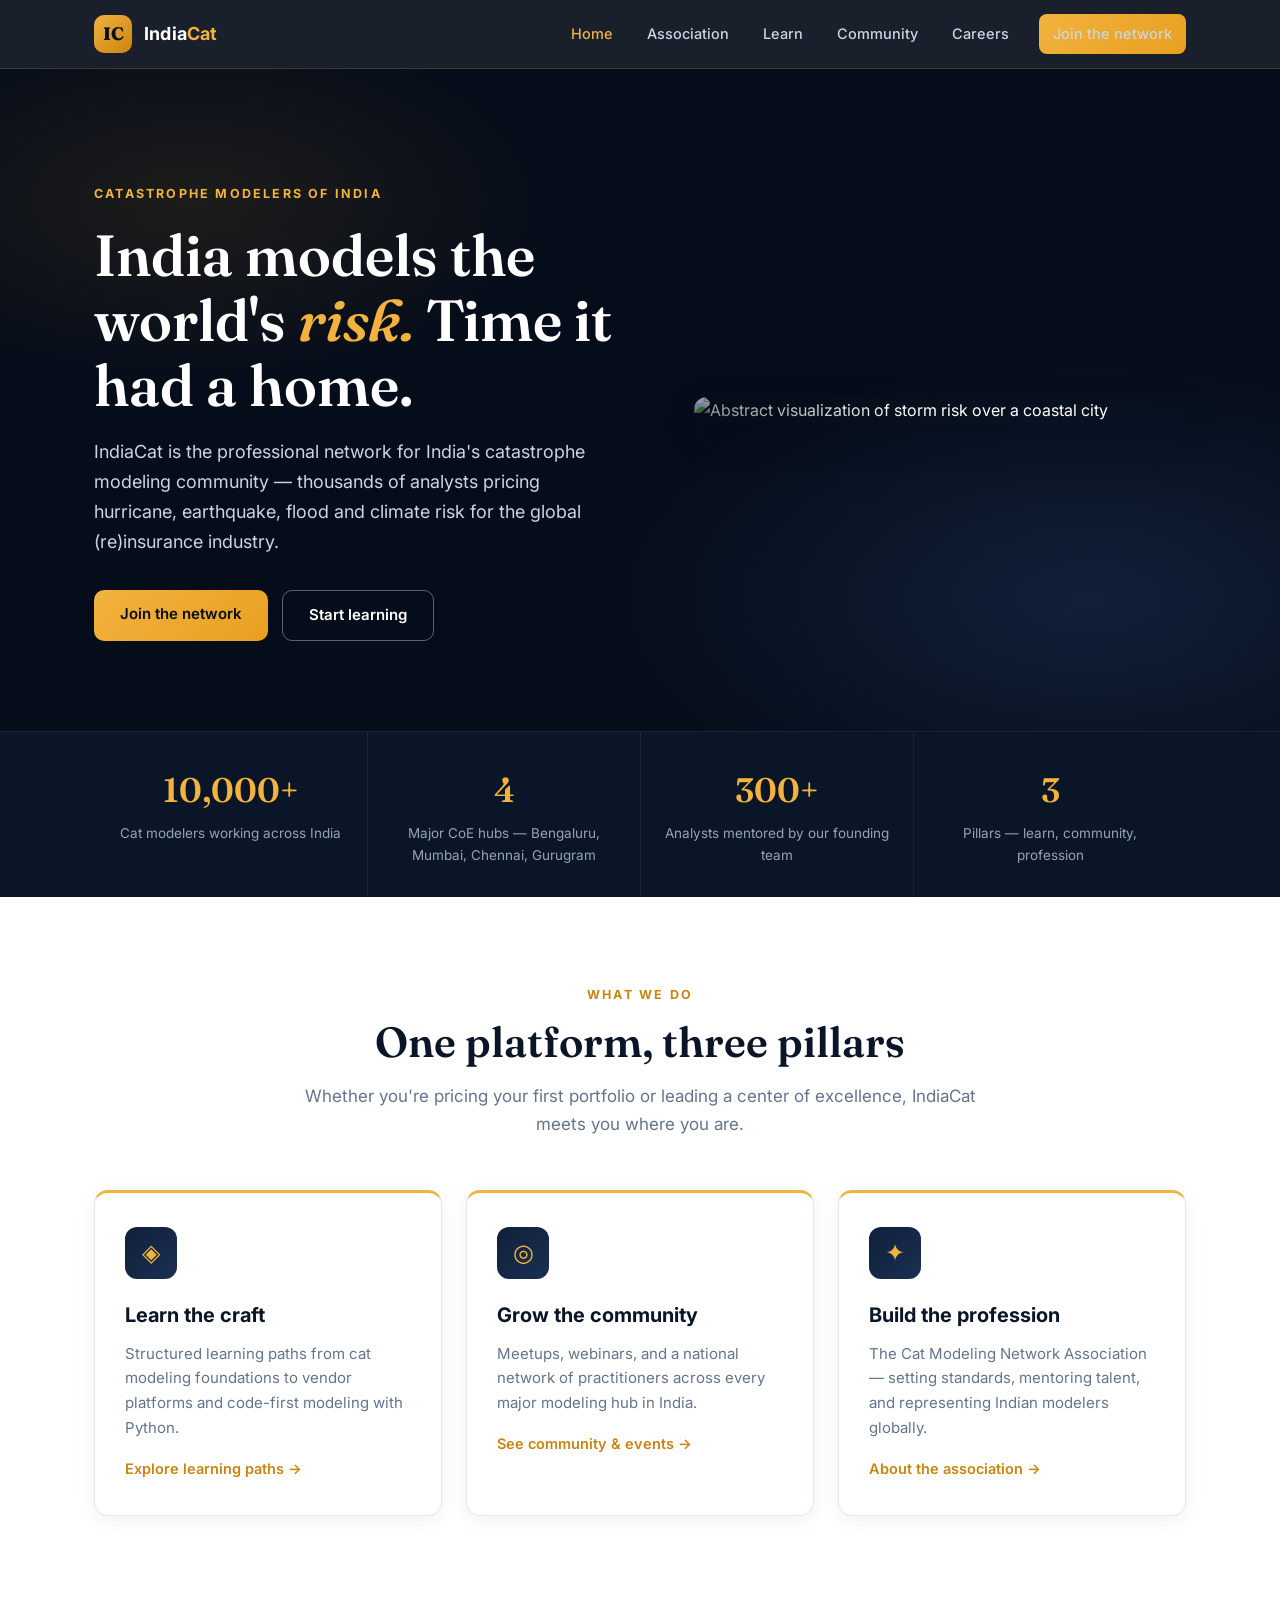
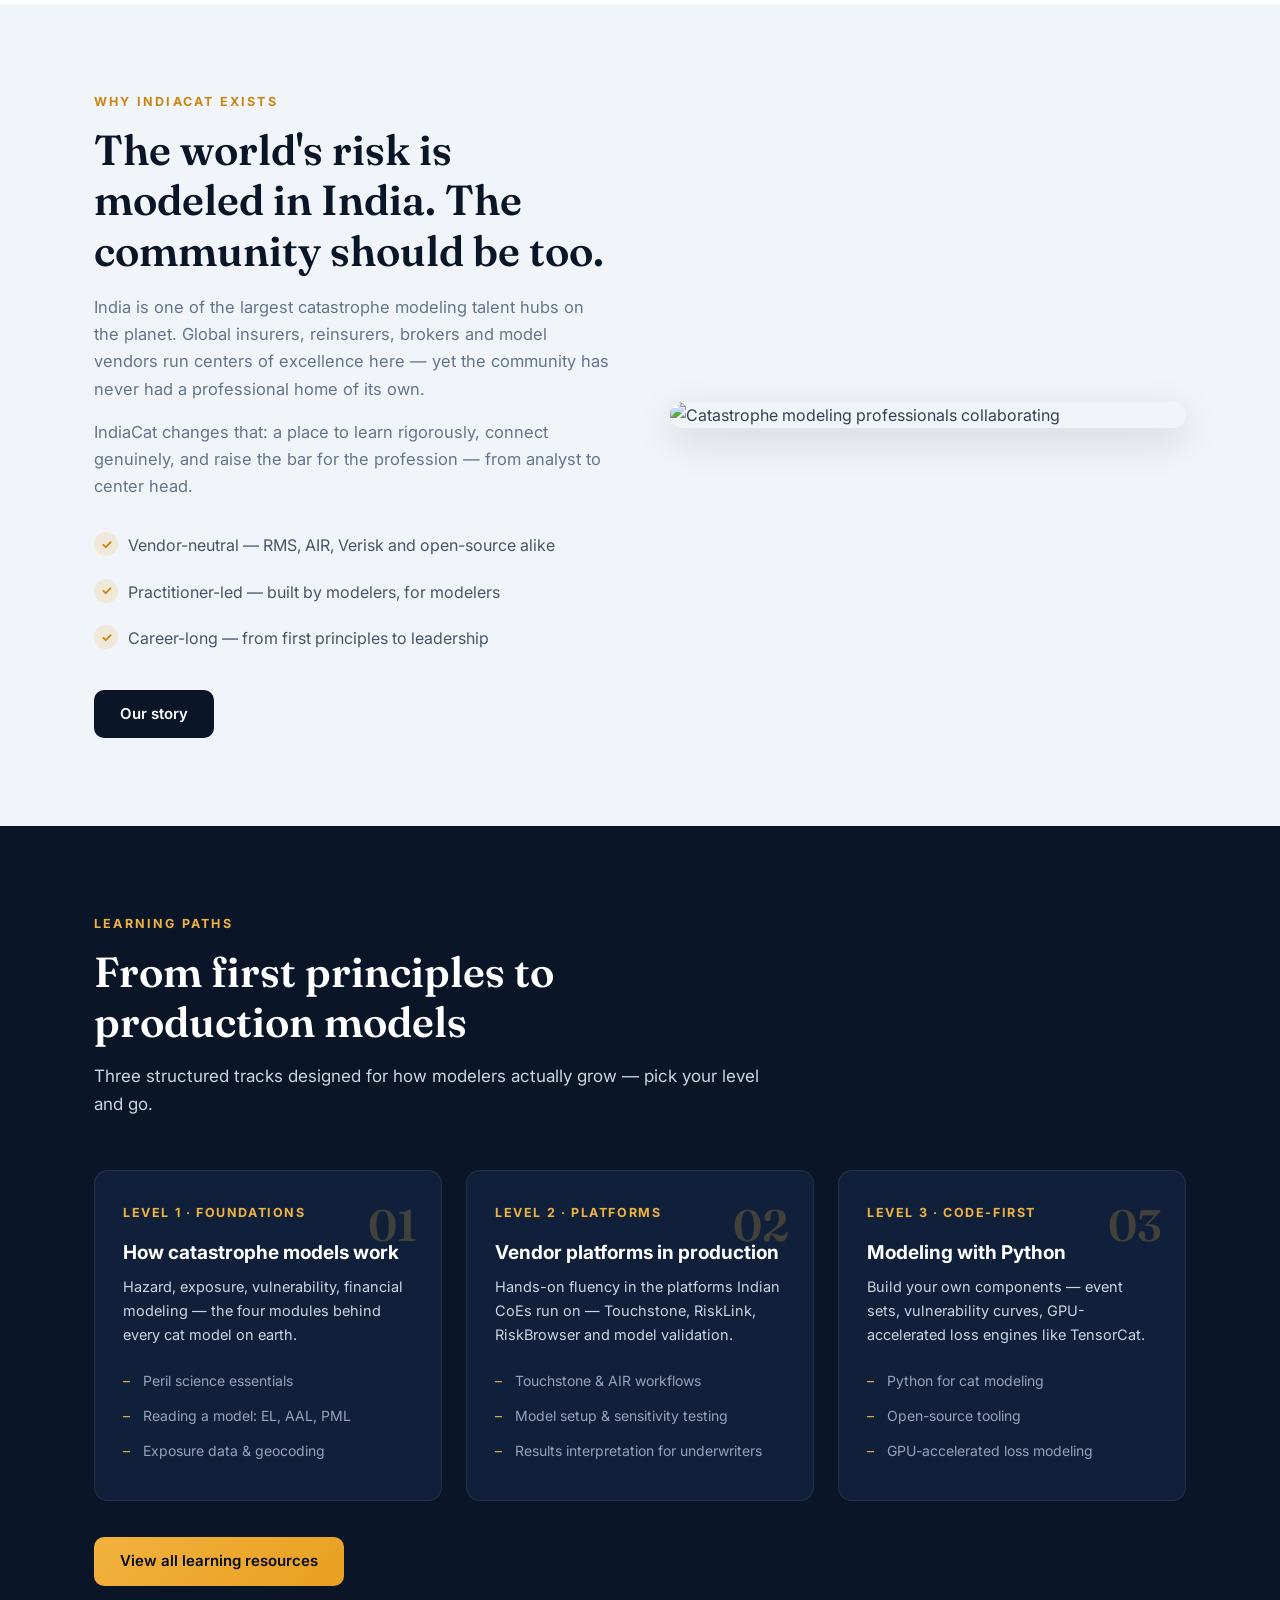
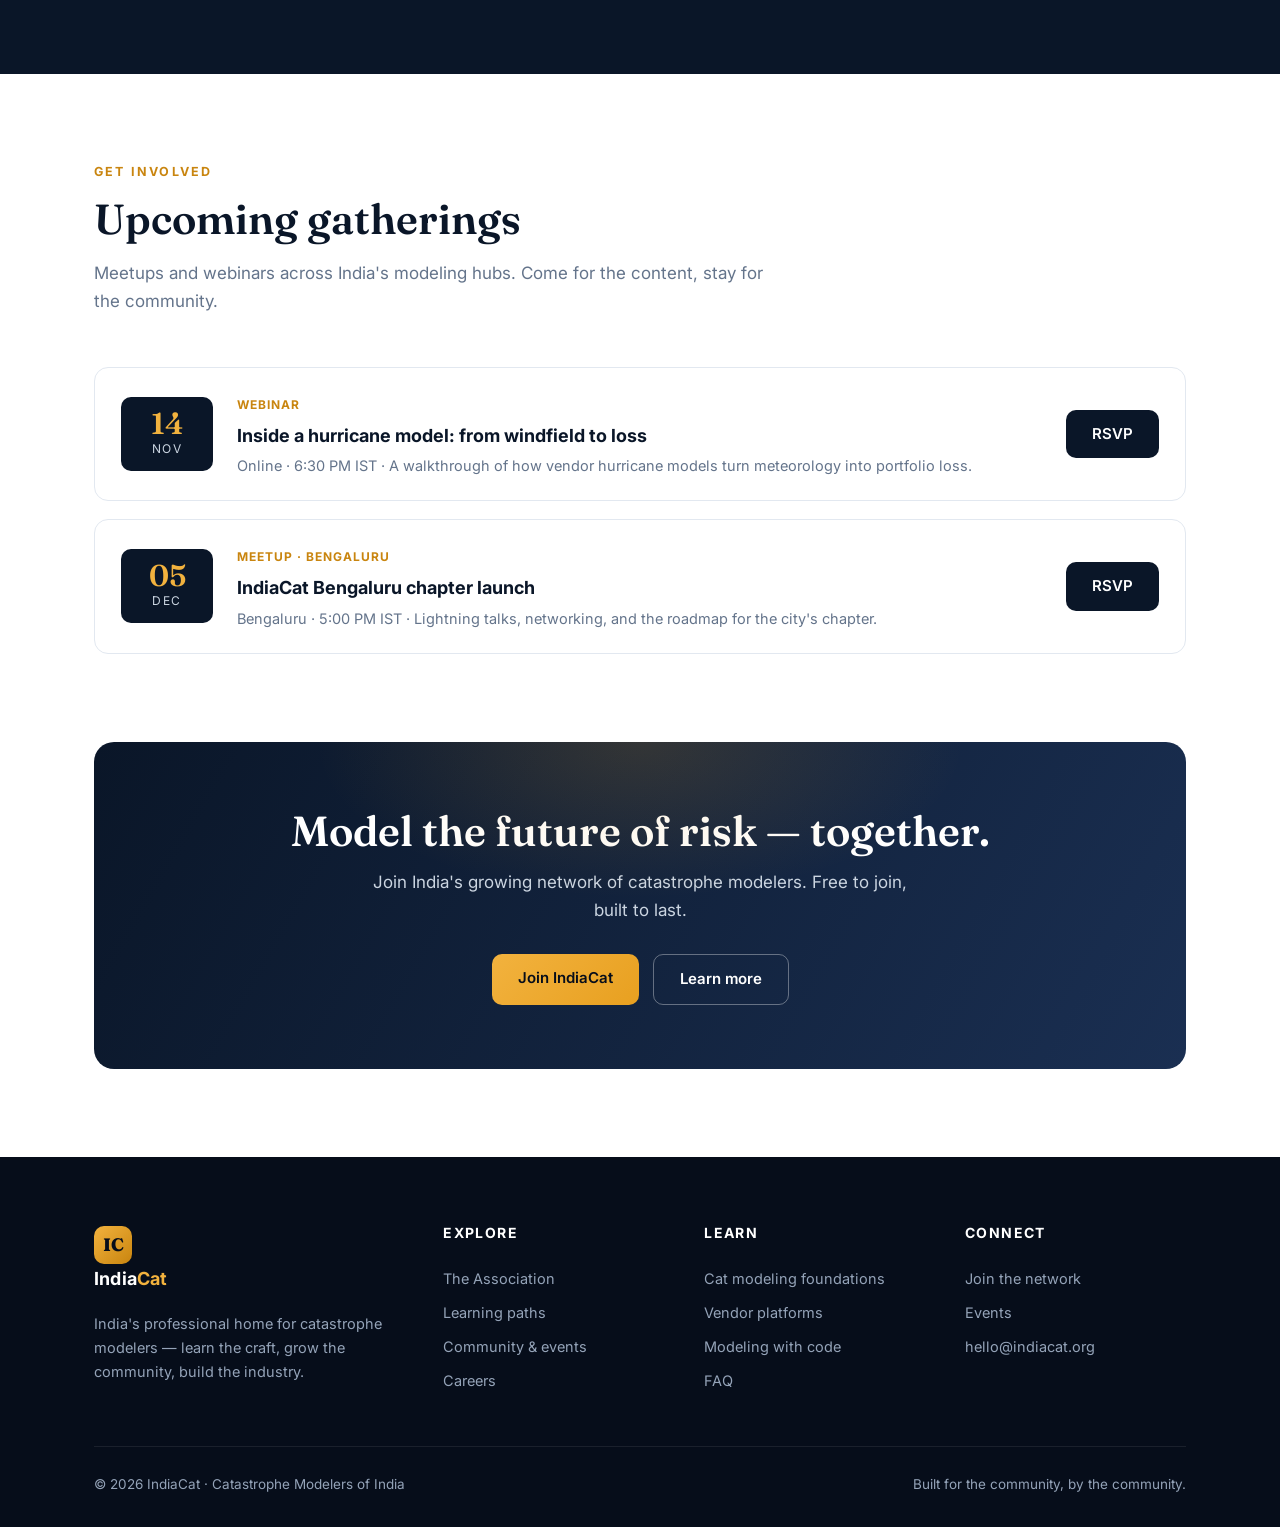
==== index.html @ 46c29194 "Launch IndiaCat site: home, association, learn, community, careers, join" ====
<!DOCTYPE html>
<html lang="en">
<head>
<meta charset="UTF-8">
<meta name="viewport" content="width=device-width, initial-scale=1.0">
<title>IndiaCat — Catastrophe Modelers of India</title>
<meta name="description" content="India's professional home for catastrophe modelers. Learn the craft, grow the community, build the industry.">
<link rel="preconnect" href="https://fonts.googleapis.com">
<link href="https://fonts.googleapis.com/css2?family=Fraunces:ital,opsz,wght@0,9..144,500;0,9..144,600;1,9..144,500&family=Inter:wght@400;500;600;700;800&display=swap" rel="stylesheet">
<link rel="stylesheet" href="css/style.css">
</head>
<body>

<section class="hero">
  <div class="container hero-grid">
    <div>
      <span class="eyebrow">Catastrophe Modelers of India</span>
      <h1>India models the world's <em>risk.</em> Time it had a home.</h1>
      <p class="lead">IndiaCat is the professional network for India's catastrophe modeling community — thousands of analysts pricing hurricane, earthquake, flood and climate risk for the global (re)insurance industry.</p>
      <div class="hero-actions">
        <a href="join.html" class="btn btn-amber">Join the network</a>
        <a href="learn.html" class="btn btn-outline">Start learning</a>
      </div>
    </div>
    <div class="hero-art">
      <img src="images/hero.jpg" alt="Abstract visualization of storm risk over a coastal city">
    </div>
  </div>
</section>

<div class="stats">
  <div class="container stats-grid">
    <div class="stat"><div class="stat-num">10,000+</div><div class="stat-label">Cat modelers working across India</div></div>
    <div class="stat"><div class="stat-num">4</div><div class="stat-label">Major CoE hubs — Bengaluru, Mumbai, Chennai, Gurugram</div></div>
    <div class="stat"><div class="stat-num">300+</div><div class="stat-label">Analysts mentored by our founding team</div></div>
    <div class="stat"><div class="stat-num">3</div><div class="stat-label">Pillars — learn, community, profession</div></div>
  </div>
</div>

<section class="section">
  <div class="container">
    <div class="section-head center">
      <div class="kicker">What we do</div>
      <h2>One platform, three pillars</h2>
      <p>Whether you're pricing your first portfolio or leading a center of excellence, IndiaCat meets you where you are.</p>
    </div>
    <div class="card-grid">
      <a class="card pillar" href="learn.html">
        <div class="card-icon">◈</div>
        <h3>Learn the craft</h3>
        <p>Structured learning paths from cat modeling foundations to vendor platforms and code-first modeling with Python.</p>
        <span class="card-link">Explore learning paths</span>
      </a>
      <a class="card pillar" href="community.html">
        <div class="card-icon">◎</div>
        <h3>Grow the community</h3>
        <p>Meetups, webinars, and a national network of practitioners across every major modeling hub in India.</p>
        <span class="card-link">See community & events</span>
      </a>
      <a class="card pillar" href="about.html">
        <div class="card-icon">✦</div>
        <h3>Build the profession</h3>
        <p>The Cat Modeling Network Association — setting standards, mentoring talent, and representing Indian modelers globally.</p>
        <span class="card-link">About the association</span>
      </a>
    </div>
  </div>
</section>

<section class="section section-alt">
  <div class="container two-col">
    <div>
      <div class="kicker">Why IndiaCat exists</div>
      <h2>The world's risk is modeled in India. The community should be too.</h2>
      <p>India is one of the largest catastrophe modeling talent hubs on the planet. Global insurers, reinsurers, brokers and model vendors run centers of excellence here — yet the community has never had a professional home of its own.</p>
      <p>IndiaCat changes that: a place to learn rigorously, connect genuinely, and raise the bar for the profession — from analyst to center head.</p>
      <ul class="checklist">
        <li>Vendor-neutral — RMS, AIR, Verisk and open-source alike</li>
        <li>Practitioner-led — built by modelers, for modelers</li>
        <li>Career-long — from first principles to leadership</li>
      </ul>
      <a href="about.html" class="btn btn-navy">Our story</a>
    </div>
    <div>
      <img src="images/community.jpg" alt="Catastrophe modeling professionals collaborating">
    </div>
  </div>
</section>

<section class="section section-navy">
  <div class="container">
    <div class="section-head">
      <div class="kicker">Learning paths</div>
      <h2>From first principles to production models</h2>
      <p>Three structured tracks designed for how modelers actually grow — pick your level and go.</p>
    </div>
    <div class="path-grid">
      <div class="path">
        <div class="level">Level 1 · Foundations</div>
        <h3>How catastrophe models work</h3>
        <p>Hazard, exposure, vulnerability, financial modeling — the four modules behind every cat model on earth.</p>
        <ul><li>Peril science essentials</li><li>Reading a model: EL, AAL, PML</li><li>Exposure data & geocoding</li></ul>
      </div>
      <div class="path">
        <div class="level">Level 2 · Platforms</div>
        <h3>Vendor platforms in production</h3>
        <p>Hands-on fluency in the platforms Indian CoEs run on — Touchstone, RiskLink, RiskBrowser and model validation.</p>
        <ul><li>Touchstone & AIR workflows</li><li>Model setup & sensitivity testing</li><li>Results interpretation for underwriters</li></ul>
      </div>
      <div class="path">
        <div class="level">Level 3 · Code-first</div>
        <h3>Modeling with Python</h3>
        <p>Build your own components — event sets, vulnerability curves, GPU-accelerated loss engines like TensorCat.</p>
        <ul><li>Python for cat modeling</li><li>Open-source tooling</li><li>GPU-accelerated loss modeling</li></ul>
      </div>
    </div>
    <div style="margin-top: 36px;"><a href="learn.html" class="btn btn-amber">View all learning resources</a></div>
  </div>
</section>

<section class="section">
  <div class="container">
    <div class="section-head">
      <div class="kicker">Get involved</div>
      <h2>Upcoming gatherings</h2>
      <p>Meetups and webinars across India's modeling hubs. Come for the content, stay for the community.</p>
    </div>
    <div class="event-list">
      <div class="event">
        <div class="event-date"><div class="d">14</div><div class="m">Nov</div></div>
        <div><span class="tag">Webinar</span><h3>Inside a hurricane model: from windfield to loss</h3><p>Online · 6:30 PM IST · A walkthrough of how vendor hurricane models turn meteorology into portfolio loss.</p></div>
        <a href="join.html" class="btn btn-navy">RSVP</a>
      </div>
      <div class="event">
        <div class="event-date"><div class="d">05</div><div class="m">Dec</div></div>
        <div><span class="tag">Meetup · Bengaluru</span><h3>IndiaCat Bengaluru chapter launch</h3><p>Bengaluru · 5:00 PM IST · Lightning talks, networking, and the roadmap for the city's chapter.</p></div>
        <a href="join.html" class="btn btn-navy">RSVP</a>
      </div>
    </div>
  </div>
</section>

<section class="section" style="padding-top: 0;">
  <div class="container">
    <div class="cta-band">
      <h2>Model the future of risk — together.</h2>
      <p>Join India's growing network of catastrophe modelers. Free to join, built to last.</p>
      <div class="hero-actions">
        <a href="join.html" class="btn btn-amber">Join IndiaCat</a>
        <a href="about.html" class="btn btn-outline">Learn more</a>
      </div>
    </div>
  </div>
</section>

<script src="js/main.js"></script>
</body>
</html>
---- css/style.css ----
/* IndiaCat — Catastrophe Modelers of India
   Design system: deep-navy + amber, professional data aesthetic */

:root {
  --navy-950: #060d1a;
  --navy-900: #0a1628;
  --navy-800: #10203a;
  --navy-700: #1a2f52;
  --amber-400: #f2b23e;
  --amber-500: #e8a020;
  --amber-600: #c9850f;
  --slate-100: #f1f5f9;
  --slate-200: #e2e8f0;
  --slate-300: #cbd5e1;
  --slate-400: #94a3b8;
  --slate-500: #64748b;
  --slate-600: #475569;
  --slate-700: #334155;
  --white: #ffffff;
  --radius: 14px;
  --shadow: 0 12px 40px rgba(6, 13, 26, 0.14);
  --font-display: "Fraunces", Georgia, "Times New Roman", serif;
  --font-body: "Inter", -apple-system, BlinkMacSystemFont, "Segoe UI", sans-serif;
}

* { margin: 0; padding: 0; box-sizing: border-box; }

html { scroll-behavior: smooth; }

body {
  font-family: var(--font-body);
  color: var(--slate-700);
  background: var(--white);
  line-height: 1.65;
  -webkit-font-smoothing: antialiased;
}

img { max-width: 100%; display: block; }
a { color: inherit; }

.container { max-width: 1140px; margin: 0 auto; padding: 0 24px; }

/* ---------- Header / nav ---------- */
.site-header {
  position: sticky; top: 0; z-index: 100;
  background: rgba(6, 13, 26, 0.92);
  backdrop-filter: blur(12px);
  border-bottom: 1px solid rgba(242, 178, 62, 0.18);
}
.nav-inner {
  display: flex; align-items: center; justify-content: space-between;
  height: 68px;
}
.brand { display: flex; align-items: center; gap: 12px; text-decoration: none; }
.brand-mark {
  width: 38px; height: 38px; border-radius: 10px;
  background: linear-gradient(135deg, var(--amber-400), var(--amber-600));
  display: grid; place-items: center;
  font-weight: 800; color: var(--navy-950); font-size: 18px;
  font-family: var(--font-display);
}
.brand-name { color: var(--white); font-weight: 700; font-size: 18px; letter-spacing: 0.2px; }
.brand-name span { color: var(--amber-400); }
.nav-links { display: flex; gap: 6px; align-items: center; }
.nav-links a {
  color: var(--slate-300); text-decoration: none; font-size: 14.5px; font-weight: 500;
  padding: 8px 14px; border-radius: 8px; transition: all 0.2s;
}
.nav-links a:hover { color: var(--white); background: rgba(255,255,255,0.07); }
.nav-links a.active { color: var(--amber-400); }
.btn {
  display: inline-block; text-decoration: none; font-weight: 600; font-size: 15px;
  padding: 12px 26px; border-radius: 10px; transition: transform 0.15s, box-shadow 0.15s;
  cursor: pointer; border: none;
}
.btn-amber { background: linear-gradient(135deg, var(--amber-400), var(--amber-500)); color: var(--navy-950); }
.btn-amber:hover { transform: translateY(-2px); box-shadow: 0 8px 24px rgba(232, 160, 32, 0.35); }
.btn-outline { border: 1.5px solid rgba(255,255,255,0.35); color: var(--white); }
.btn-outline:hover { border-color: var(--amber-400); color: var(--amber-400); }
.btn-navy { background: var(--navy-900); color: var(--white); }
.btn-navy:hover { background: var(--navy-700); }
.nav-cta { margin-left: 10px; padding: 9px 20px; font-size: 14px; }
.menu-toggle { display: none; background: none; border: none; color: var(--white); font-size: 24px; cursor: pointer; }

/* ---------- Hero ---------- */
.hero {
  background: var(--navy-950); color: var(--white);
  padding: 110px 0 90px; position: relative; overflow: hidden;
}
.hero::before {
  content: ""; position: absolute; inset: 0;
  background:
    radial-gradient(600px 300px at 15% 20%, rgba(232,160,32,0.10), transparent 60%),
    radial-gradient(800px 400px at 85% 80%, rgba(26,47,82,0.55), transparent 60%);
}
.hero-grid {
  position: relative; display: grid; grid-template-columns: 1.05fr 0.95fr;
  gap: 56px; align-items: center;
}
.eyebrow {
  display: inline-block; font-size: 12.5px; font-weight: 700; letter-spacing: 2.2px;
  text-transform: uppercase; color: var(--amber-400); margin-bottom: 18px;
}
.hero h1 {
  font-family: var(--font-display); font-size: clamp(38px, 5vw, 58px);
  line-height: 1.12; font-weight: 600; margin-bottom: 20px;
}
.hero h1 em { font-style: italic; color: var(--amber-400); }
.hero p.lead { font-size: 18px; color: var(--slate-300); max-width: 520px; margin-bottom: 34px; }
.hero-actions { display: flex; gap: 14px; flex-wrap: wrap; }
.hero-art { position: relative; }
.hero-art img { border-radius: var(--radius); box-shadow: var(--shadow); }
.hero-art::after {
  content: ""; position: absolute; inset: 0; border-radius: var(--radius);
  background: linear-gradient(200deg, transparent 55%, rgba(6,13,26,0.55));
  pointer-events: none;
}

/* ---------- Stats ---------- */
.stats { background: var(--navy-900); border-top: 1px solid rgba(255,255,255,0.06); }
.stats-grid { display: grid; grid-template-columns: repeat(4, 1fr); }
.stat { padding: 30px 20px; text-align: center; border-left: 1px solid rgba(255,255,255,0.06); }
.stat:first-child { border-left: none; }
.stat-num { font-family: var(--font-display); font-size: 34px; color: var(--amber-400); font-weight: 600; }
.stat-label { font-size: 13.5px; color: var(--slate-400); margin-top: 4px; }

/* ---------- Sections ---------- */
.section { padding: 88px 0; }
.section-alt { background: var(--slate-100); }
.section-navy { background: var(--navy-900); color: var(--white); }
.section-head { max-width: 680px; margin-bottom: 52px; }
.section-head.center { margin-left: auto; margin-right: auto; text-align: center; }
.kicker { font-size: 12.5px; font-weight: 700; letter-spacing: 2.2px; text-transform: uppercase; color: var(--amber-600); margin-bottom: 12px; }
.section-navy .kicker { color: var(--amber-400); }
h2 { font-family: var(--font-display); font-size: clamp(30px, 3.6vw, 42px); line-height: 1.2; font-weight: 600; color: var(--navy-900); margin-bottom: 14px; }
.section-navy h2 { color: var(--white); }
.section-head p { font-size: 17px; color: var(--slate-500); }
.section-navy .section-head p { color: var(--slate-300); }

/* ---------- Cards ---------- */
.card-grid { display: grid; grid-template-columns: repeat(3, 1fr); gap: 24px; }
.card {
  background: var(--white); border-radius: var(--radius); padding: 34px 30px;
  box-shadow: 0 4px 20px rgba(6,13,26,0.06); border: 1px solid var(--slate-200);
  transition: transform 0.2s, box-shadow 0.2s; text-decoration: none; display: block;
}
a.card:hover { transform: translateY(-5px); box-shadow: var(--shadow); }
.card-icon {
  width: 52px; height: 52px; border-radius: 12px; margin-bottom: 20px;
  background: linear-gradient(135deg, var(--navy-800), var(--navy-700));
  display: grid; place-items: center; font-size: 24px; color: var(--amber-400);
}
.card h3 { font-size: 20px; color: var(--navy-900); margin-bottom: 10px; font-weight: 700; }
.card p { font-size: 15px; color: var(--slate-500); }
.card .card-link { display: inline-block; margin-top: 16px; font-weight: 600; font-size: 14.5px; color: var(--amber-600); }
.card .card-link::after { content: " →"; }

/* ---------- Pillars ---------- */
.pillar { border-top: 3px solid var(--amber-400); }

/* ---------- Two-col ---------- */
.two-col { display: grid; grid-template-columns: 1fr 1fr; gap: 60px; align-items: center; }
.two-col h2 { margin-bottom: 18px; }
.two-col p { margin-bottom: 16px; color: var(--slate-500); font-size: 16.5px; }
.two-col img { border-radius: var(--radius); box-shadow: var(--shadow); }
.checklist { list-style: none; margin: 22px 0 28px; }
.checklist li { padding: 10px 0 10px 34px; position: relative; font-size: 16px; color: var(--slate-600); }
.checklist li::before {
  content: "✓"; position: absolute; left: 0; top: 10px;
  width: 24px; height: 24px; border-radius: 50%;
  background: rgba(232,160,32,0.15); color: var(--amber-600);
  font-weight: 700; font-size: 13px; display: grid; place-items: center;
}

/* ---------- Learning paths ---------- */
.path-grid { display: grid; grid-template-columns: repeat(3, 1fr); gap: 24px; counter-reset: path; }
.path {
  background: var(--navy-800); border-radius: var(--radius); padding: 32px 28px;
  border: 1px solid rgba(255,255,255,0.08); position: relative; overflow: hidden;
}
.path::before {
  counter-increment: path; content: "0" counter(path);
  position: absolute; top: 18px; right: 24px;
  font-family: var(--font-display); font-size: 44px; color: rgba(242,178,62,0.22); font-weight: 600;
}
.path h3 { color: var(--white); font-size: 19px; margin-bottom: 6px; }
.path .level { font-size: 12.5px; font-weight: 700; letter-spacing: 1.6px; text-transform: uppercase; color: var(--amber-400); margin-bottom: 14px; }
.path p { font-size: 14.5px; color: var(--slate-300); margin-bottom: 16px; }
.path ul { list-style: none; }
.path ul li { font-size: 14px; color: var(--slate-400); padding: 6px 0 6px 20px; position: relative; }
.path ul li::before { content: "–"; position: absolute; left: 0; color: var(--amber-400); }

/* ---------- Events ---------- */
.event-list { display: grid; gap: 18px; }
.event {
  display: grid; grid-template-columns: 92px 1fr auto; gap: 24px; align-items: center;
  background: var(--white); border: 1px solid var(--slate-200); border-radius: var(--radius);
  padding: 22px 26px;
}
.event-date {
  text-align: center; background: var(--navy-900); color: var(--white);
  border-radius: 10px; padding: 12px 6px;
}
.event-date .d { font-family: var(--font-display); font-size: 30px; font-weight: 600; color: var(--amber-400); line-height: 1; }
.event-date .m { font-size: 12px; letter-spacing: 1.5px; text-transform: uppercase; color: var(--slate-300); }
.event h3 { font-size: 18px; color: var(--navy-900); margin-bottom: 4px; }
.event p { font-size: 14.5px; color: var(--slate-500); }
.event .tag { display: inline-block; font-size: 12px; font-weight: 700; letter-spacing: 1px; text-transform: uppercase; color: var(--amber-600); margin-bottom: 6px; }

/* ---------- Jobs ---------- */
.job { background: var(--white); border: 1px solid var(--slate-200); border-radius: var(--radius); padding: 26px 30px; display: grid; grid-template-columns: 1fr auto; gap: 20px; align-items: center; }
.job h3 { font-size: 18px; color: var(--navy-900); }
.job .meta { font-size: 14px; color: var(--slate-500); margin-top: 4px; }

/* ---------- Quote ---------- */
.quote-block { max-width: 780px; margin: 0 auto; text-align: center; }
.quote-block blockquote {
  font-family: var(--font-display); font-size: clamp(22px, 3vw, 30px);
  line-height: 1.45; color: var(--white); font-style: italic; margin-bottom: 24px;
}
.quote-block cite { font-style: normal; font-size: 15px; color: var(--amber-400); font-weight: 600; }
.quote-block cite span { display: block; color: var(--slate-400); font-weight: 400; font-size: 13.5px; margin-top: 4px; }

/* ---------- CTA band ---------- */
.cta-band {
  background: linear-gradient(120deg, var(--navy-900), var(--navy-700));
  border-radius: 20px; padding: 64px 56px; text-align: center; color: var(--white);
  position: relative; overflow: hidden;
}
.cta-band::before {
  content: ""; position: absolute; inset: 0;
  background: radial-gradient(500px 240px at 50% 0%, rgba(232,160,32,0.16), transparent 65%);
}
.cta-band h2 { color: var(--white); margin-bottom: 12px; }
.cta-band p { color: var(--slate-300); max-width: 560px; margin: 0 auto 30px; font-size: 17px; }
.cta-band .hero-actions { justify-content: center; position: relative; }

/* ---------- Footer ---------- */
.site-footer { background: var(--navy-950); color: var(--slate-400); padding: 64px 0 32px; }
.footer-grid { display: grid; grid-template-columns: 1.4fr 1fr 1fr 1fr; gap: 40px; margin-bottom: 48px; }
.footer-grid h4 { color: var(--white); font-size: 14px; letter-spacing: 1.4px; text-transform: uppercase; margin-bottom: 18px; }
.footer-grid a { display: block; color: var(--slate-400); text-decoration: none; font-size: 14.5px; padding: 5px 0; }
.footer-grid a:hover { color: var(--amber-400); }
.footer-brand p { font-size: 14.5px; max-width: 300px; margin-top: 14px; }
.footer-bottom { border-top: 1px solid rgba(255,255,255,0.08); padding-top: 26px; display: flex; justify-content: space-between; font-size: 13.5px; }

/* ---------- Page hero (inner pages) ---------- */
.page-hero { background: var(--navy-950); color: var(--white); padding: 84px 0 68px; position: relative; overflow: hidden; }
.page-hero::before {
  content: ""; position: absolute; inset: 0;
  background: radial-gradient(600px 300px at 20% 10%, rgba(232,160,32,0.10), transparent 60%);
}
.page-hero h1 { font-family: var(--font-display); font-size: clamp(34px, 4.4vw, 50px); font-weight: 600; margin-bottom: 14px; position: relative; }
.page-hero p { color: var(--slate-300); font-size: 18px; max-width: 640px; position: relative; }

/* ---------- FAQ ---------- */
.faq { border-bottom: 1px solid var(--slate-200); padding: 22px 0; }
.faq summary { font-weight: 600; font-size: 17px; color: var(--navy-900); cursor: pointer; list-style: none; }
.faq summary::-webkit-details-marker { display: none; }
.faq summary::after { content: "+"; float: right; color: var(--amber-600); font-size: 22px; }
.faq[open] summary::after { content: "–"; }
.faq p { margin-top: 12px; color: var(--slate-500); font-size: 15.5px; max-width: 760px; }

/* ---------- Form ---------- */
.join-form { background: var(--white); border-radius: var(--radius); padding: 44px; box-shadow: var(--shadow); border: 1px solid var(--slate-200); }
.form-row { display: grid; grid-template-columns: 1fr 1fr; gap: 18px; }
.field { margin-bottom: 18px; }
.field label { display: block; font-size: 13.5px; font-weight: 600; color: var(--navy-900); margin-bottom: 7px; }
.field input, .field select, .field textarea {
  width: 100%; padding: 12px 14px; border: 1.5px solid var(--slate-200); border-radius: 9px;
  font-size: 15px; font-family: var(--font-body); transition: border-color 0.2s;
}
.field input:focus, .field select:focus, .field textarea:focus { outline: none; border-color: var(--amber-500); }
.form-note { font-size: 13.5px; color: var(--slate-500); margin-top: 14px; }

/* ---------- Responsive ---------- */
@media (max-width: 960px) {
  .hero-grid, .two-col { grid-template-columns: 1fr; }
  .card-grid, .path-grid { grid-template-columns: 1fr 1fr; }
  .stats-grid { grid-template-columns: 1fr 1fr; }
  .stat:nth-child(3) { border-left: none; }
  .footer-grid { grid-template-columns: 1fr 1fr; }
  .nav-links { display: none; position: absolute; top: 68px; left: 0; right: 0; background: var(--navy-950); flex-direction: column; padding: 16px 24px 24px; align-items: stretch; border-bottom: 1px solid rgba(255,255,255,0.08); }
  .nav-links.open { display: flex; }
  .menu-toggle { display: block; }
  .event { grid-template-columns: 72px 1fr; }
  .event .btn { grid-column: 2; justify-self: start; }
}
@media (max-width: 620px) {
  .card-grid, .path-grid { grid-template-columns: 1fr; }
  .form-row { grid-template-columns: 1fr; }
  .section { padding: 64px 0; }
  .cta-band { padding: 48px 28px; }
  .job { grid-template-columns: 1fr; }
}
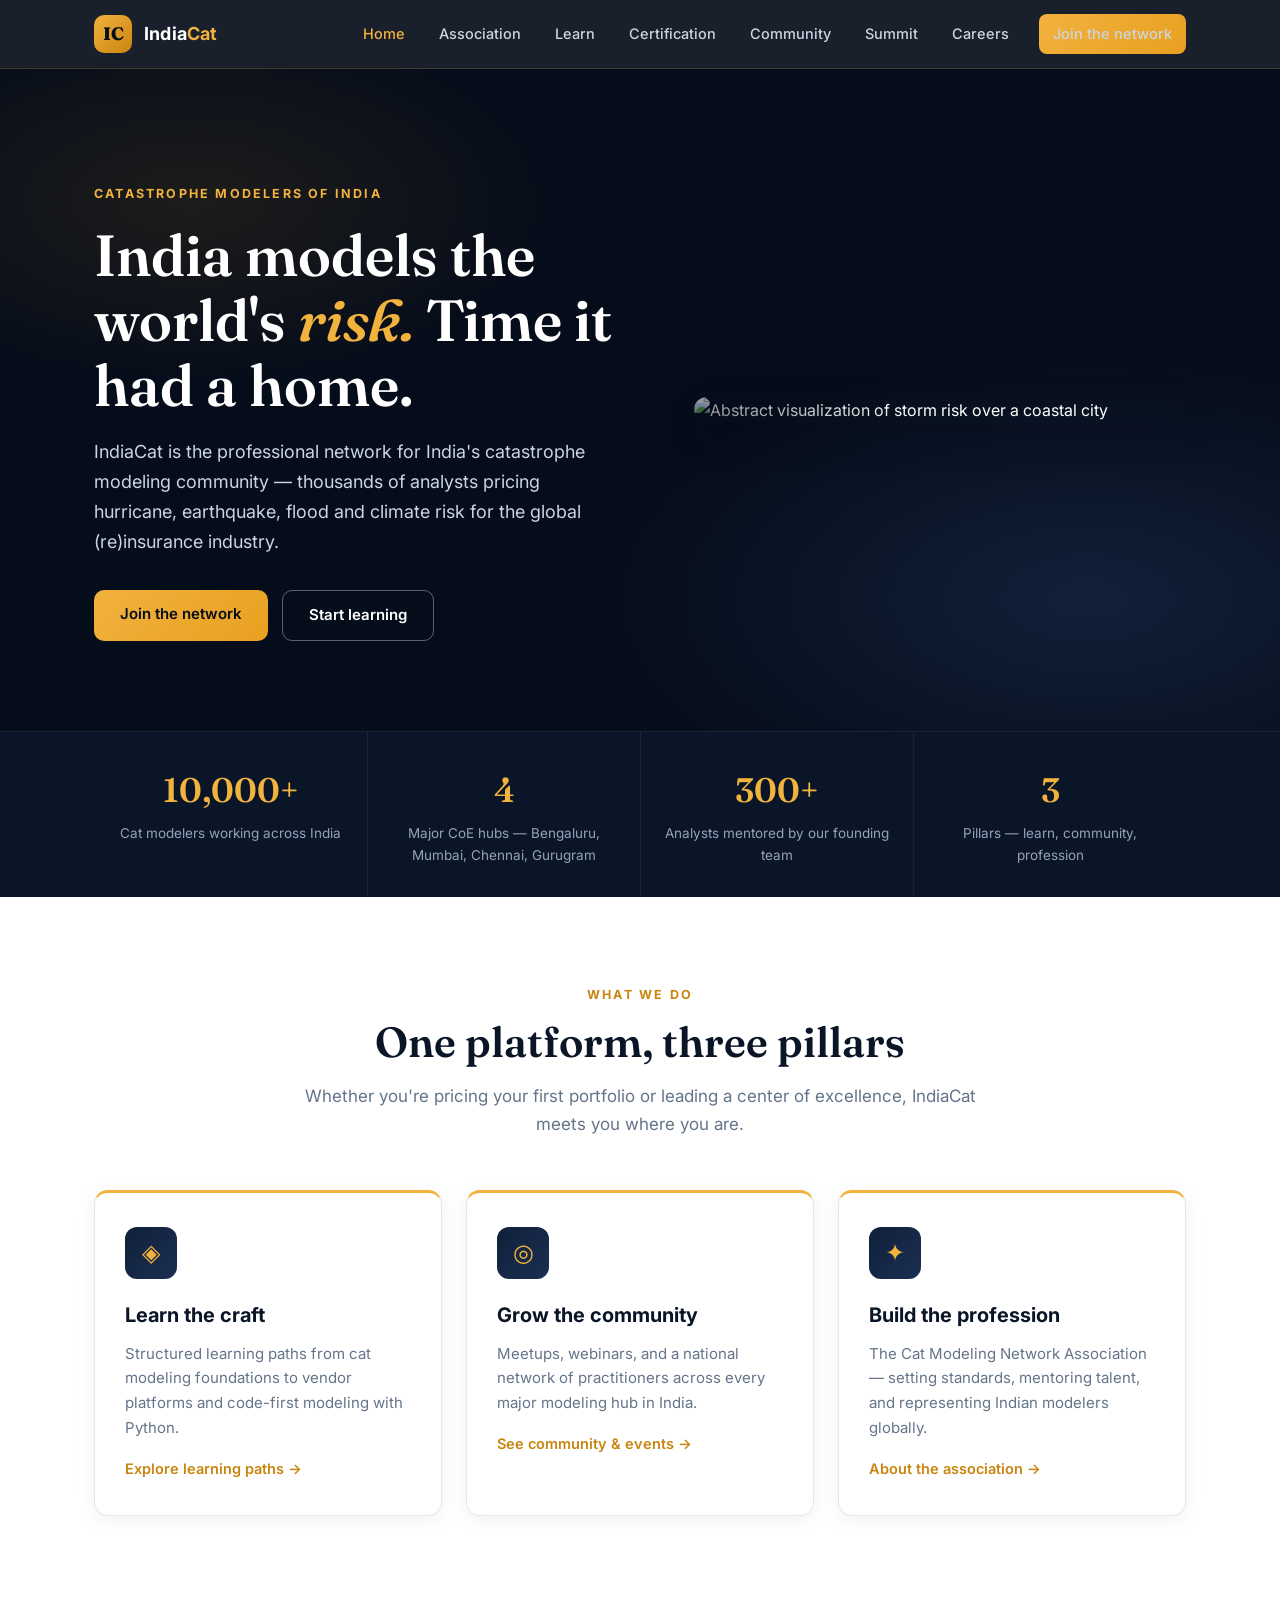
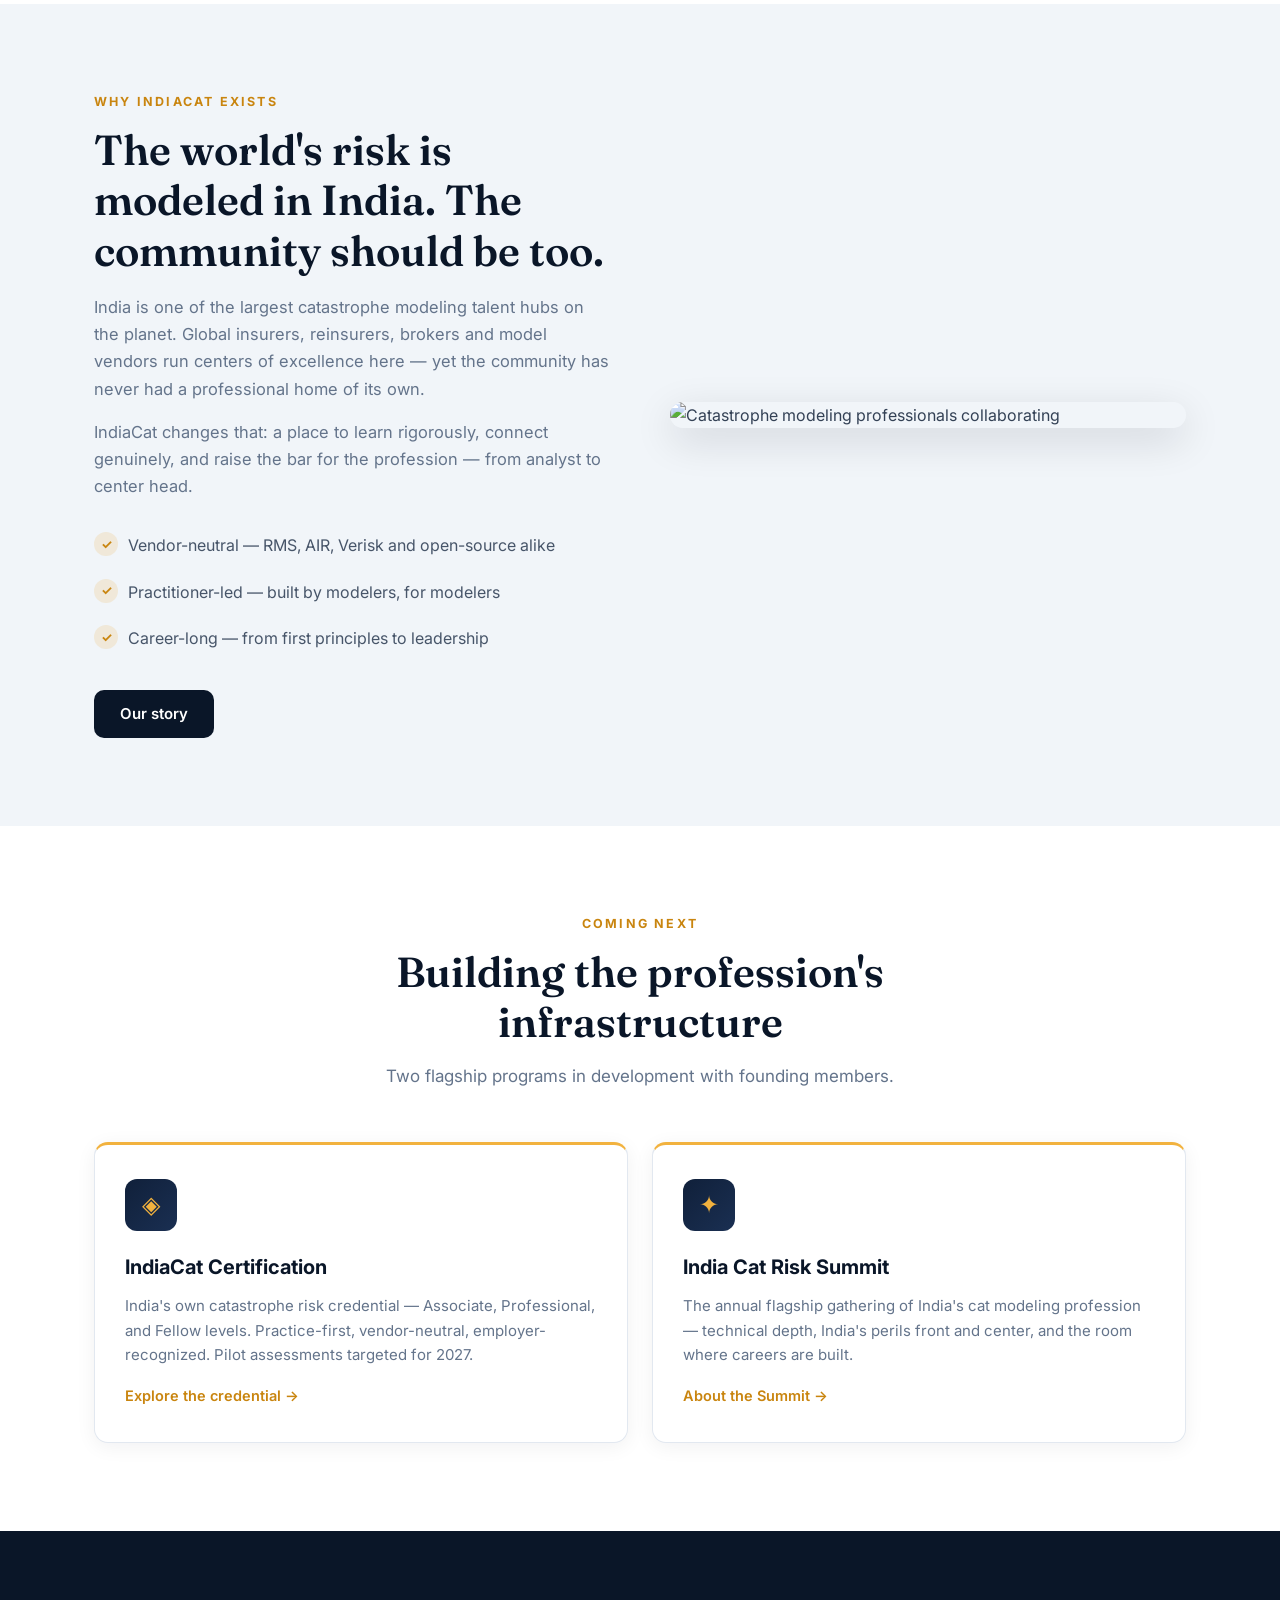
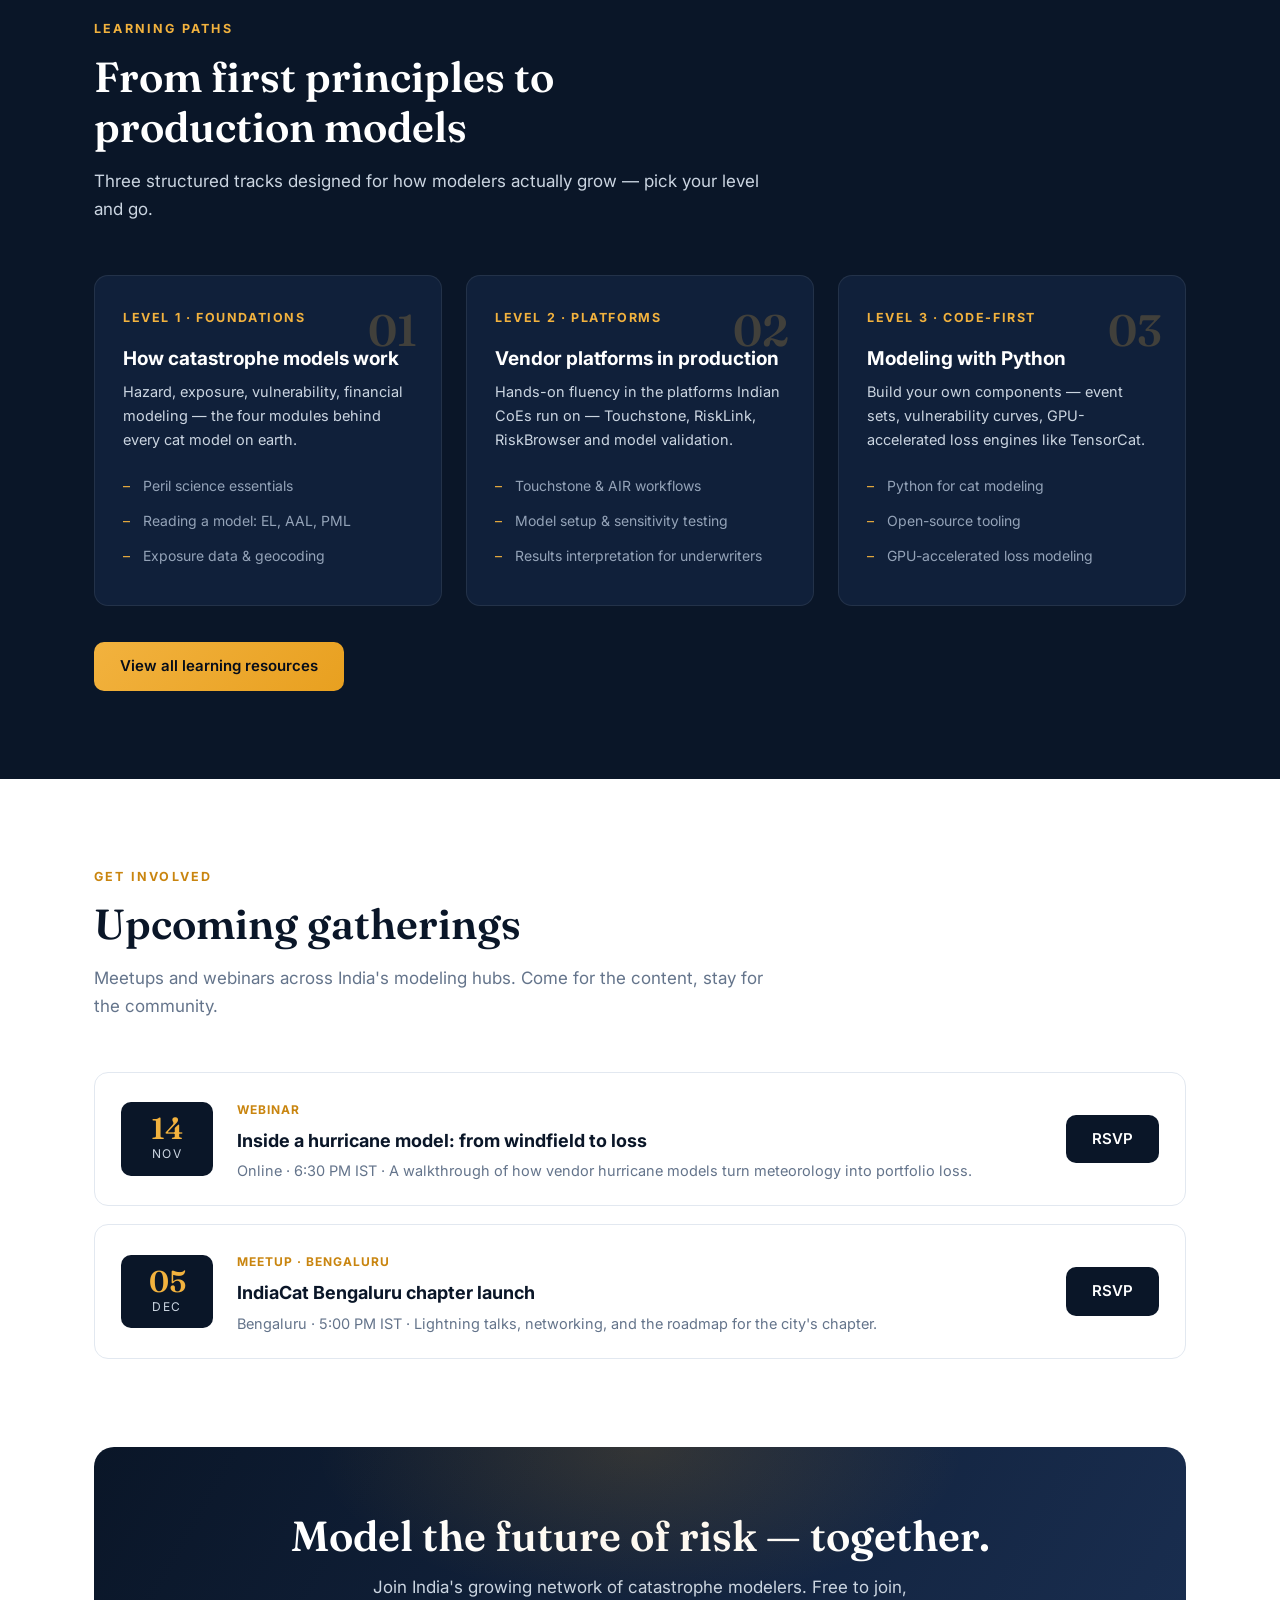
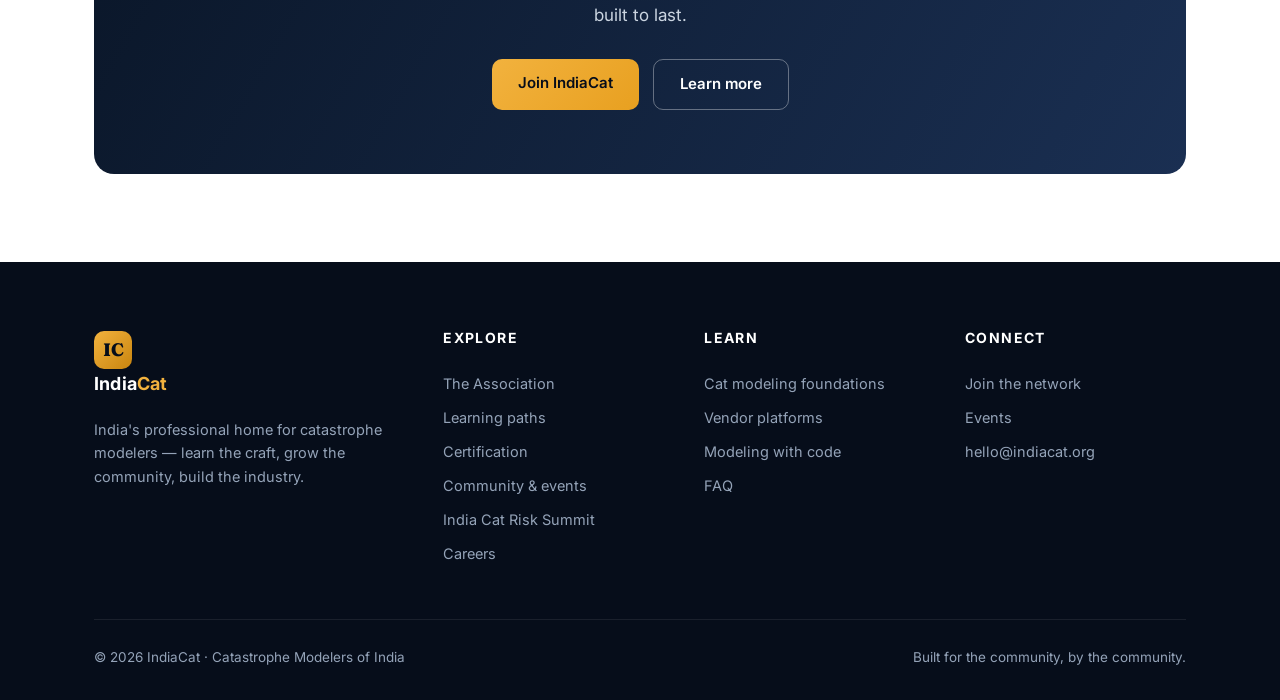
==== commit 3f43e271: "Add certification + summit pages; wire nav and cross-links (no paid tiers)" ====
--- a/index.html
+++ b/index.html
@@ -87,6 +87,30 @@
   </div>
 </section>
 
+<section class="section">
+  <div class="container">
+    <div class="section-head center">
+      <div class="kicker">Coming next</div>
+      <h2>Building the profession's infrastructure</h2>
+      <p>Two flagship programs in development with founding members.</p>
+    </div>
+    <div class="card-grid" style="grid-template-columns: 1fr 1fr;">
+      <a class="card pillar" href="certification.html">
+        <div class="card-icon">◈</div>
+        <h3>IndiaCat Certification</h3>
+        <p>India's own catastrophe risk credential — Associate, Professional, and Fellow levels. Practice-first, vendor-neutral, employer-recognized. Pilot assessments targeted for 2027.</p>
+        <span class="card-link">Explore the credential</span>
+      </a>
+      <a class="card pillar" href="summit.html">
+        <div class="card-icon">✦</div>
+        <h3>India Cat Risk Summit</h3>
+        <p>The annual flagship gathering of India's cat modeling profession — technical depth, India's perils front and center, and the room where careers are built.</p>
+        <span class="card-link">About the Summit</span>
+      </a>
+    </div>
+  </div>
+</section>
+
 <section class="section section-navy">
   <div class="container">
     <div class="section-head">
